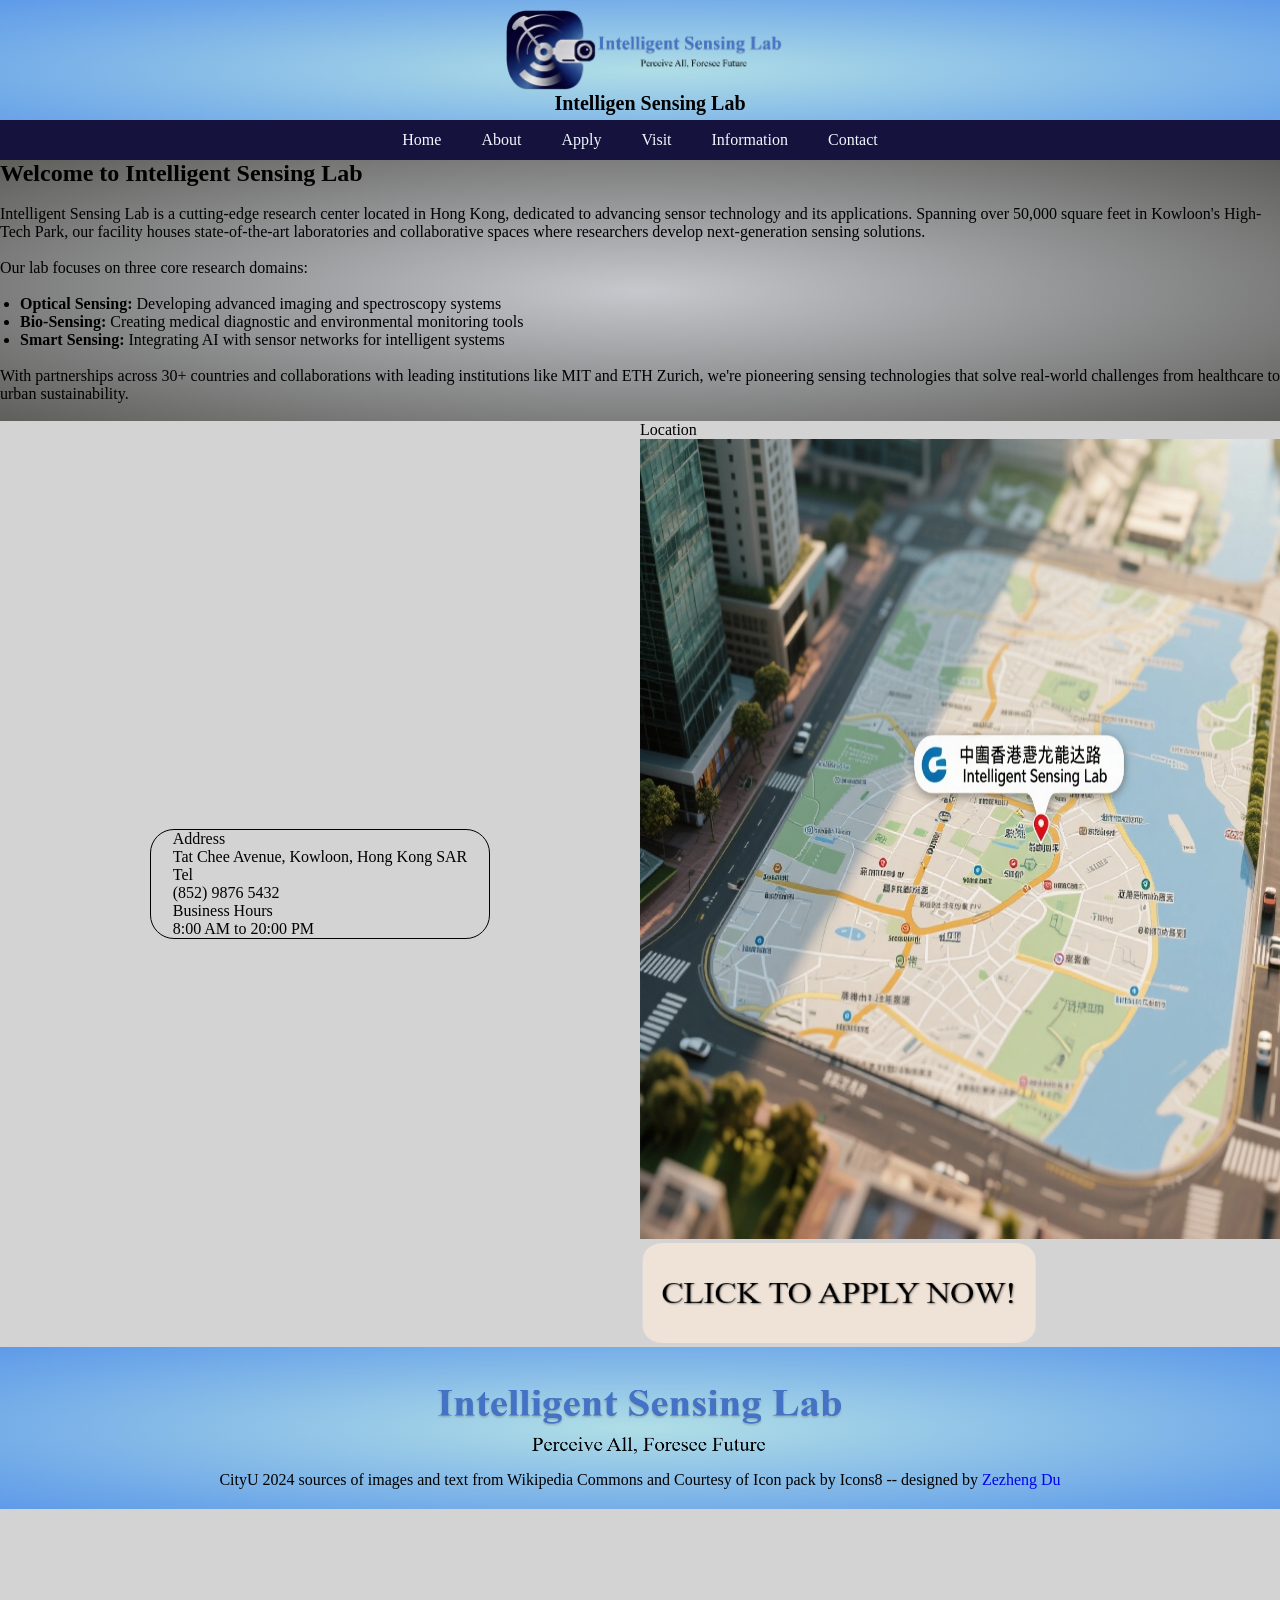
==== index.html @ 50d5f2eb "Add GitHub Pages entry point" ====
<!DOCTYPE html>
<html lang="en">
<head>
    <meta charset="UTF-8">
    <meta name="viewport" content="width=device-width, initial-scale=1.0">
    <meta http-equiv="refresh" content="0; url=CW3/HTML/Homepage.html">
    <title>Intelligent Sensing Lab Coursework</title>
</head>
<body>
    <p>Redirecting to the final coursework version...</p>
    <p><a href="CW3/HTML/Homepage.html">Open CW3 final version</a></p>
</body>
</html>
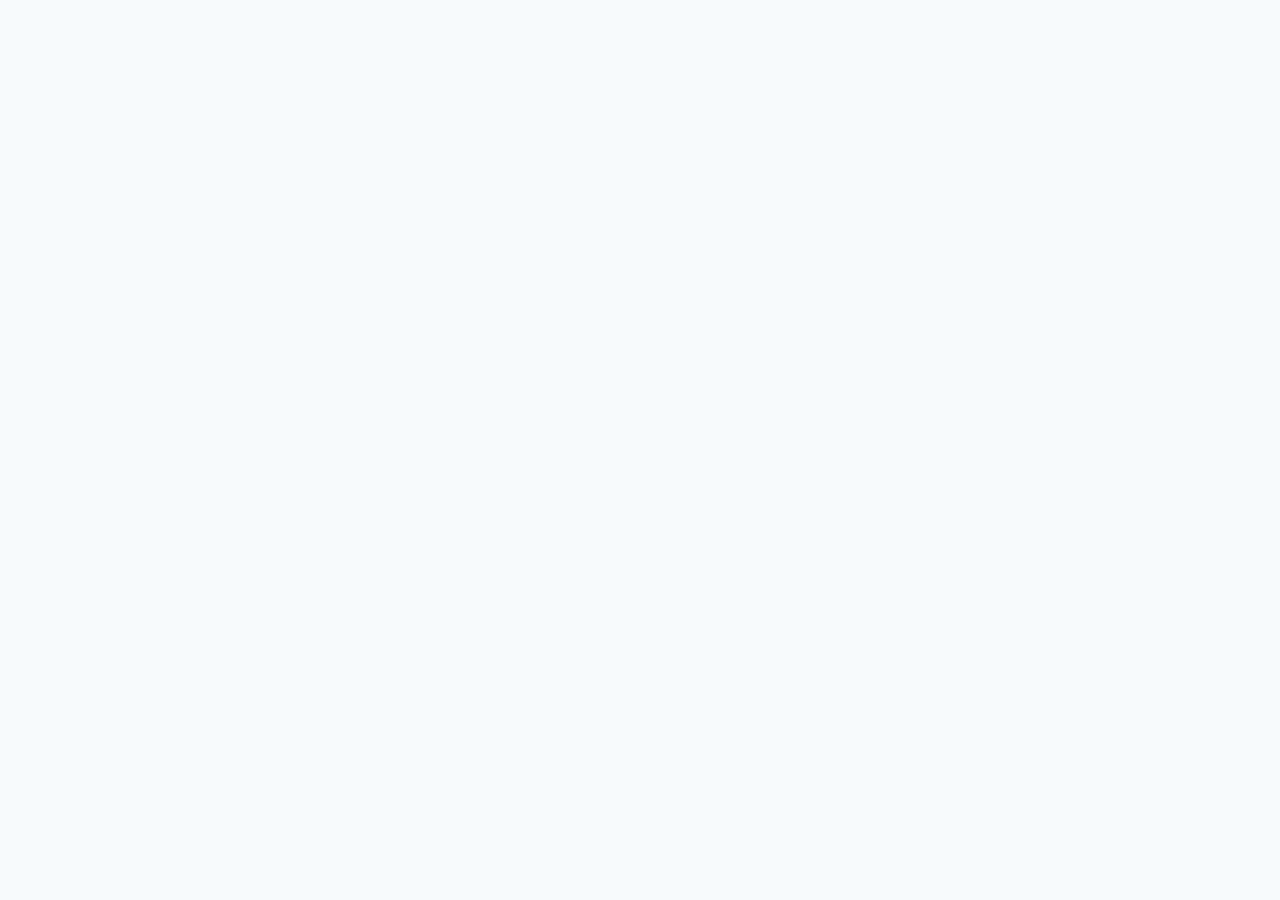
==== commit 2a499fcd: "Add React portfolio version" ====
--- a/index.html
+++ b/index.html
@@ -3,11 +3,12 @@
 <head>
     <meta charset="UTF-8">
     <meta name="viewport" content="width=device-width, initial-scale=1.0">
-    <meta http-equiv="refresh" content="0; url=CW3/HTML/Homepage.html">
-    <title>Intelligent Sensing Lab Coursework</title>
+    <meta name="description" content="React portfolio version of the Intelligent Sensing Lab coursework website.">
+    <title>Intelligent Sensing Lab | React Coursework</title>
+    <link rel="stylesheet" href="./src/styles.css">
 </head>
 <body>
-    <p>Redirecting to the final coursework version...</p>
-    <p><a href="CW3/HTML/Homepage.html">Open CW3 final version</a></p>
+    <div id="root"></div>
+    <script type="module" src="./src/app.js"></script>
 </body>
 </html>
--- a/src/styles.css
+++ b/src/styles.css
@@ -0,0 +1,517 @@
+:root {
+    color-scheme: light;
+    --ink: #14213d;
+    --muted: #5f6b7a;
+    --line: #d7e2ea;
+    --panel: #ffffff;
+    --soft: #f3f7fa;
+    --blue: #1b75bb;
+    --teal: #1c9a8a;
+    --navy: #0d253f;
+    --gold: #d89a2b;
+    font-family: Inter, ui-sans-serif, system-ui, -apple-system, BlinkMacSystemFont, "Segoe UI", sans-serif;
+}
+
+* {
+    box-sizing: border-box;
+}
+
+body {
+    margin: 0;
+    background: #f7fafc;
+    color: var(--ink);
+}
+
+button,
+input,
+select {
+    font: inherit;
+}
+
+button {
+    cursor: pointer;
+}
+
+.site-header {
+    position: sticky;
+    top: 0;
+    z-index: 10;
+    display: flex;
+    align-items: center;
+    justify-content: space-between;
+    gap: 24px;
+    padding: 14px clamp(18px, 5vw, 72px);
+    background: rgba(255, 255, 255, 0.94);
+    border-bottom: 1px solid var(--line);
+    backdrop-filter: blur(14px);
+}
+
+.brand {
+    display: inline-flex;
+    align-items: center;
+    gap: 12px;
+    color: var(--ink);
+    font-weight: 800;
+    text-decoration: none;
+}
+
+.brand img {
+    width: 52px;
+    height: 52px;
+    object-fit: contain;
+}
+
+nav {
+    display: flex;
+    flex-wrap: wrap;
+    justify-content: flex-end;
+    gap: 8px;
+}
+
+nav button,
+footer button,
+.tabs button {
+    border: 1px solid transparent;
+    border-radius: 999px;
+    padding: 10px 14px;
+    background: transparent;
+    color: var(--muted);
+}
+
+nav button.active,
+nav button:hover,
+.tabs button.active {
+    background: #e9f3fb;
+    color: var(--blue);
+    border-color: #c7deef;
+}
+
+main {
+    min-height: calc(100vh - 230px);
+}
+
+.hero {
+    display: grid;
+    grid-template-columns: minmax(0, 1fr) minmax(320px, 0.82fr);
+    gap: clamp(28px, 5vw, 64px);
+    align-items: center;
+    padding: clamp(44px, 8vw, 96px) clamp(18px, 5vw, 72px);
+    background:
+        linear-gradient(115deg, rgba(13, 37, 63, 0.9), rgba(28, 154, 138, 0.7)),
+        url("../CW3/HTML/image/about.png") center/cover;
+    color: #fff;
+}
+
+.hero h1,
+.section-heading h2 {
+    margin: 0;
+    font-size: clamp(2.35rem, 6vw, 5.5rem);
+    line-height: 0.95;
+    letter-spacing: 0;
+}
+
+.hero p {
+    max-width: 720px;
+    font-size: 1.1rem;
+    line-height: 1.7;
+}
+
+.eyebrow {
+    margin: 0 0 12px;
+    color: var(--gold);
+    font-weight: 800;
+    text-transform: uppercase;
+}
+
+.hero-panel,
+.selection-panel,
+.booking-card,
+.stat-card,
+.group-card,
+.contact-card,
+.feature-grid article {
+    background: var(--panel);
+    border: 1px solid var(--line);
+    border-radius: 8px;
+    box-shadow: 0 16px 36px rgba(13, 37, 63, 0.12);
+}
+
+.hero-panel {
+    overflow: hidden;
+    color: var(--ink);
+}
+
+.hero-panel img {
+    display: block;
+    width: 100%;
+    aspect-ratio: 4 / 3;
+    object-fit: cover;
+}
+
+.metrics {
+    display: grid;
+    grid-template-columns: repeat(3, 1fr);
+}
+
+.metrics div {
+    padding: 18px;
+    border-right: 1px solid var(--line);
+}
+
+.metrics div:last-child {
+    border-right: 0;
+}
+
+.metrics strong,
+.stat-card strong {
+    display: block;
+    font-size: 1.8rem;
+    color: var(--blue);
+}
+
+.metrics span,
+.stat-card span {
+    display: block;
+    margin-top: 4px;
+    color: var(--muted);
+    font-size: 0.9rem;
+}
+
+.actions {
+    display: flex;
+    flex-wrap: wrap;
+    gap: 12px;
+    margin-top: 28px;
+}
+
+.actions.vertical {
+    flex-direction: column;
+}
+
+.primary,
+.secondary,
+.group-card button {
+    border: 0;
+    border-radius: 8px;
+    padding: 12px 18px;
+    font-weight: 800;
+}
+
+.primary {
+    background: var(--gold);
+    color: #231807;
+}
+
+.secondary {
+    background: rgba(255, 255, 255, 0.15);
+    color: inherit;
+    border: 1px solid rgba(255, 255, 255, 0.38);
+}
+
+.section {
+    padding: clamp(44px, 7vw, 84px) clamp(18px, 5vw, 72px);
+}
+
+.section-heading {
+    max-width: 900px;
+    margin-bottom: 28px;
+}
+
+.section-heading.compact {
+    margin-bottom: 20px;
+}
+
+.section-heading h2 {
+    font-size: clamp(2rem, 5vw, 4rem);
+}
+
+.section-heading p:not(.eyebrow) {
+    color: var(--muted);
+    font-size: 1.05rem;
+    line-height: 1.7;
+}
+
+.stat-grid,
+.feature-grid,
+.contact-grid {
+    display: grid;
+    grid-template-columns: repeat(5, minmax(0, 1fr));
+    gap: 14px;
+}
+
+.feature-grid,
+.contact-grid {
+    grid-template-columns: repeat(3, minmax(0, 1fr));
+}
+
+.stat-card,
+.feature-grid article,
+.contact-card {
+    padding: 22px;
+}
+
+.feature-grid article p,
+.contact-card p,
+.muted {
+    color: var(--muted);
+    line-height: 1.6;
+}
+
+.split {
+    display: grid;
+    grid-template-columns: minmax(0, 1fr) 380px;
+    gap: 28px;
+    align-items: start;
+}
+
+.tabs {
+    display: flex;
+    flex-wrap: wrap;
+    gap: 10px;
+    margin-bottom: 18px;
+}
+
+.group-grid {
+    display: grid;
+    grid-template-columns: repeat(2, minmax(0, 1fr));
+    gap: 14px;
+}
+
+.group-card {
+    display: grid;
+    grid-template-columns: 116px 1fr;
+    gap: 16px;
+    padding: 16px;
+    align-items: center;
+}
+
+.group-card img {
+    width: 116px;
+    height: 116px;
+    object-fit: contain;
+    background: var(--soft);
+    border-radius: 8px;
+    padding: 10px;
+}
+
+.group-card h3,
+.contact-card h3 {
+    margin: 0 0 8px;
+}
+
+.group-card p {
+    margin: 0 0 12px;
+    color: var(--muted);
+}
+
+.rank-control {
+    display: flex;
+    gap: 8px;
+}
+
+.rank-control input,
+.booking-card input,
+.booking-card select {
+    min-width: 0;
+    width: 100%;
+    border: 1px solid var(--line);
+    border-radius: 8px;
+    padding: 12px;
+    background: #fff;
+}
+
+.rank-control button {
+    background: var(--blue);
+    color: #fff;
+}
+
+.selection-panel,
+.booking-card {
+    padding: 22px;
+}
+
+.choice-list {
+    display: grid;
+    gap: 10px;
+    margin: 18px 0;
+}
+
+.choice-row {
+    display: grid;
+    grid-template-columns: 34px 1fr;
+    gap: 12px;
+    align-items: start;
+    padding: 12px;
+    background: var(--soft);
+    border-radius: 8px;
+}
+
+.choice-row > span {
+    display: grid;
+    place-items: center;
+    width: 34px;
+    height: 34px;
+    border-radius: 999px;
+    background: #dcecf7;
+    color: var(--blue);
+    font-weight: 800;
+}
+
+.choice-row small {
+    display: block;
+    color: var(--muted);
+    margin-top: 4px;
+}
+
+.notice {
+    padding: 12px 14px;
+    border-left: 4px solid var(--teal);
+    background: #e9f8f4;
+    color: #0d5d53;
+}
+
+.mini-list {
+    padding-left: 18px;
+    color: var(--muted);
+    line-height: 1.7;
+}
+
+.visit .map {
+    width: 100%;
+    max-height: 520px;
+    object-fit: contain;
+    background: #fff;
+    border: 1px solid var(--line);
+    border-radius: 8px;
+}
+
+.booking-card label {
+    display: grid;
+    gap: 8px;
+    margin-bottom: 14px;
+    font-weight: 700;
+}
+
+.table-wrap {
+    overflow-x: auto;
+    border: 1px solid var(--line);
+    border-radius: 8px;
+    background: #fff;
+}
+
+table {
+    width: 100%;
+    border-collapse: collapse;
+    min-width: 720px;
+}
+
+th,
+td {
+    padding: 16px;
+    text-align: left;
+    border-bottom: 1px solid var(--line);
+}
+
+th {
+    background: var(--navy);
+    color: #fff;
+}
+
+tbody tr:nth-child(even) {
+    background: var(--soft);
+}
+
+.contact-card a {
+    display: block;
+    color: var(--blue);
+    text-decoration: none;
+    margin-top: 8px;
+    overflow-wrap: anywhere;
+}
+
+footer {
+    display: grid;
+    place-items: center;
+    gap: 10px;
+    padding: 28px 18px;
+    background: var(--navy);
+    color: #d6e4ef;
+    text-align: center;
+}
+
+footer img {
+    width: 220px;
+    max-width: 70vw;
+}
+
+footer button {
+    color: #fff;
+    border-color: rgba(255, 255, 255, 0.25);
+}
+
+@media (max-width: 980px) {
+    .site-header,
+    .hero,
+    .split {
+        grid-template-columns: 1fr;
+    }
+
+    .site-header {
+        align-items: flex-start;
+        flex-direction: column;
+    }
+
+    nav {
+        justify-content: flex-start;
+    }
+
+    .stat-grid,
+    .feature-grid,
+    .contact-grid,
+    .group-grid {
+        grid-template-columns: 1fr 1fr;
+    }
+
+    .selection-panel {
+        position: static;
+    }
+}
+
+@media (max-width: 640px) {
+    .brand span {
+        font-size: 0.95rem;
+    }
+
+    nav button,
+    .tabs button {
+        padding: 9px 11px;
+    }
+
+    .hero h1,
+    .section-heading h2 {
+        line-height: 1.05;
+    }
+
+    .metrics,
+    .stat-grid,
+    .feature-grid,
+    .contact-grid,
+    .group-grid,
+    .group-card {
+        grid-template-columns: 1fr;
+    }
+
+    .metrics div {
+        border-right: 0;
+        border-bottom: 1px solid var(--line);
+    }
+
+    .metrics div:last-child {
+        border-bottom: 0;
+    }
+
+    .group-card img {
+        width: 100%;
+        height: 160px;
+    }
+}
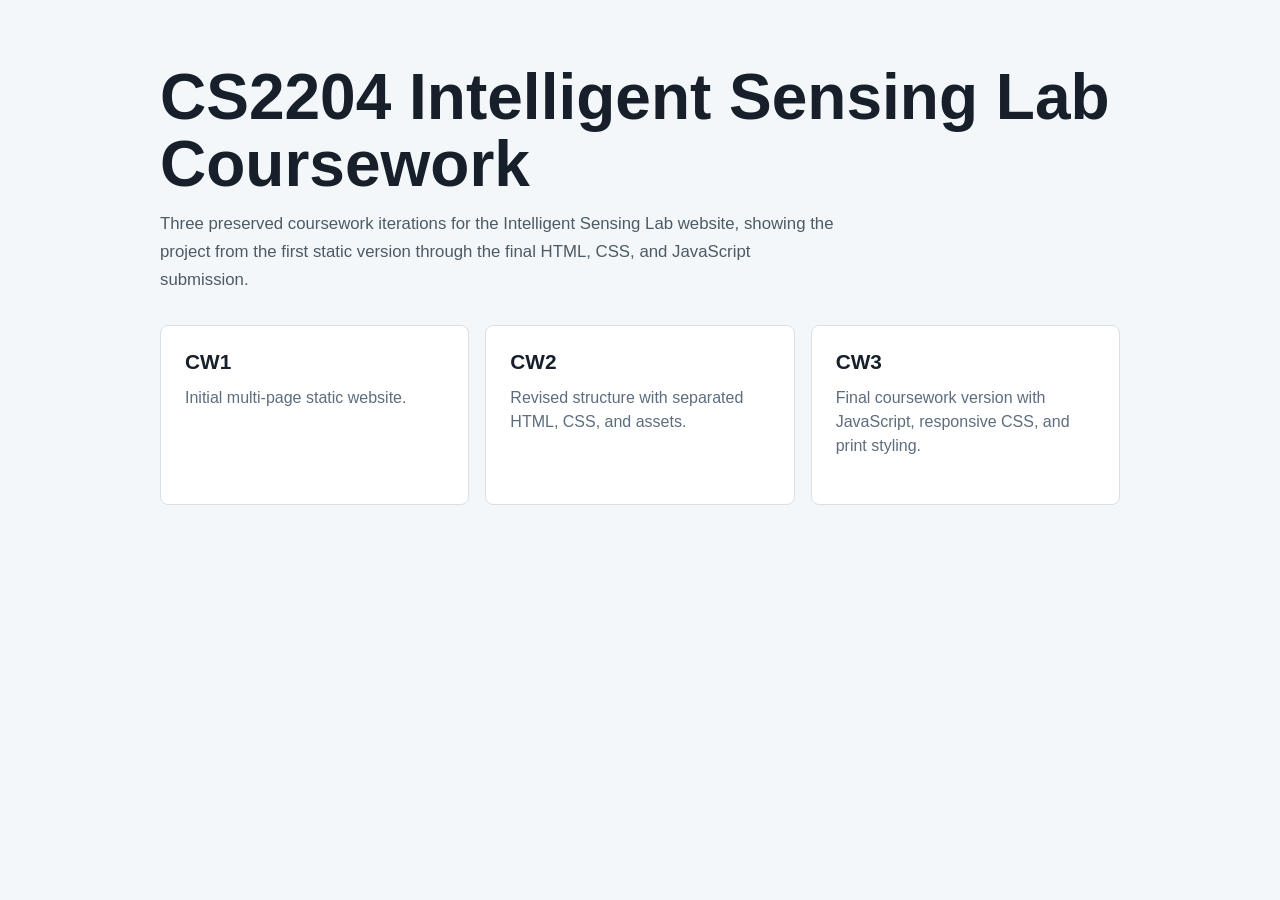
==== commit e04bab2a: "Keep coursework iterations only" ====
--- a/index.html
+++ b/index.html
@@ -3,12 +3,103 @@
 <head>
     <meta charset="UTF-8">
     <meta name="viewport" content="width=device-width, initial-scale=1.0">
-    <meta name="description" content="React portfolio version of the Intelligent Sensing Lab coursework website.">
-    <title>Intelligent Sensing Lab | React Coursework</title>
-    <link rel="stylesheet" href="./src/styles.css">
+    <meta name="description" content="CS2204 Intelligent Sensing Lab coursework iterations.">
+    <title>CS2204 Intelligent Sensing Lab Coursework</title>
+    <style>
+        * {
+            box-sizing: border-box;
+        }
+
+        body {
+            margin: 0;
+            min-height: 100vh;
+            font-family: Arial, Helvetica, sans-serif;
+            color: #17202a;
+            background: #f4f7f9;
+        }
+
+        main {
+            width: min(960px, calc(100% - 32px));
+            margin: 0 auto;
+            padding: 64px 0;
+        }
+
+        header {
+            margin-bottom: 32px;
+        }
+
+        h1 {
+            margin: 0 0 12px;
+            font-size: clamp(2rem, 5vw, 4rem);
+            line-height: 1.05;
+        }
+
+        p {
+            max-width: 680px;
+            margin: 0;
+            color: #4c5b66;
+            font-size: 1.05rem;
+            line-height: 1.65;
+        }
+
+        .grid {
+            display: grid;
+            grid-template-columns: repeat(auto-fit, minmax(220px, 1fr));
+            gap: 16px;
+            margin-top: 32px;
+        }
+
+        a {
+            display: block;
+            min-height: 180px;
+            padding: 24px;
+            color: inherit;
+            text-decoration: none;
+            background: #ffffff;
+            border: 1px solid #d8e1e8;
+            border-radius: 8px;
+        }
+
+        a:hover,
+        a:focus {
+            border-color: #2073b7;
+            box-shadow: 0 12px 28px rgba(23, 32, 42, 0.1);
+            outline: none;
+        }
+
+        strong {
+            display: block;
+            margin-bottom: 12px;
+            font-size: 1.3rem;
+        }
+
+        span {
+            color: #5d6d7e;
+            line-height: 1.5;
+        }
+    </style>
 </head>
 <body>
-    <div id="root"></div>
-    <script type="module" src="./src/app.js"></script>
+    <main>
+        <header>
+            <h1>CS2204 Intelligent Sensing Lab Coursework</h1>
+            <p>Three preserved coursework iterations for the Intelligent Sensing Lab website, showing the project from the first static version through the final HTML, CSS, and JavaScript submission.</p>
+        </header>
+
+        <section class="grid" aria-label="Coursework versions">
+            <a href="./CW1/Homepage.html">
+                <strong>CW1</strong>
+                <span>Initial multi-page static website.</span>
+            </a>
+            <a href="./CW2/HTML/Homepage.html">
+                <strong>CW2</strong>
+                <span>Revised structure with separated HTML, CSS, and assets.</span>
+            </a>
+            <a href="./CW3/HTML/Homepage.html">
+                <strong>CW3</strong>
+                <span>Final coursework version with JavaScript, responsive CSS, and print styling.</span>
+            </a>
+        </section>
+    </main>
 </body>
 </html>
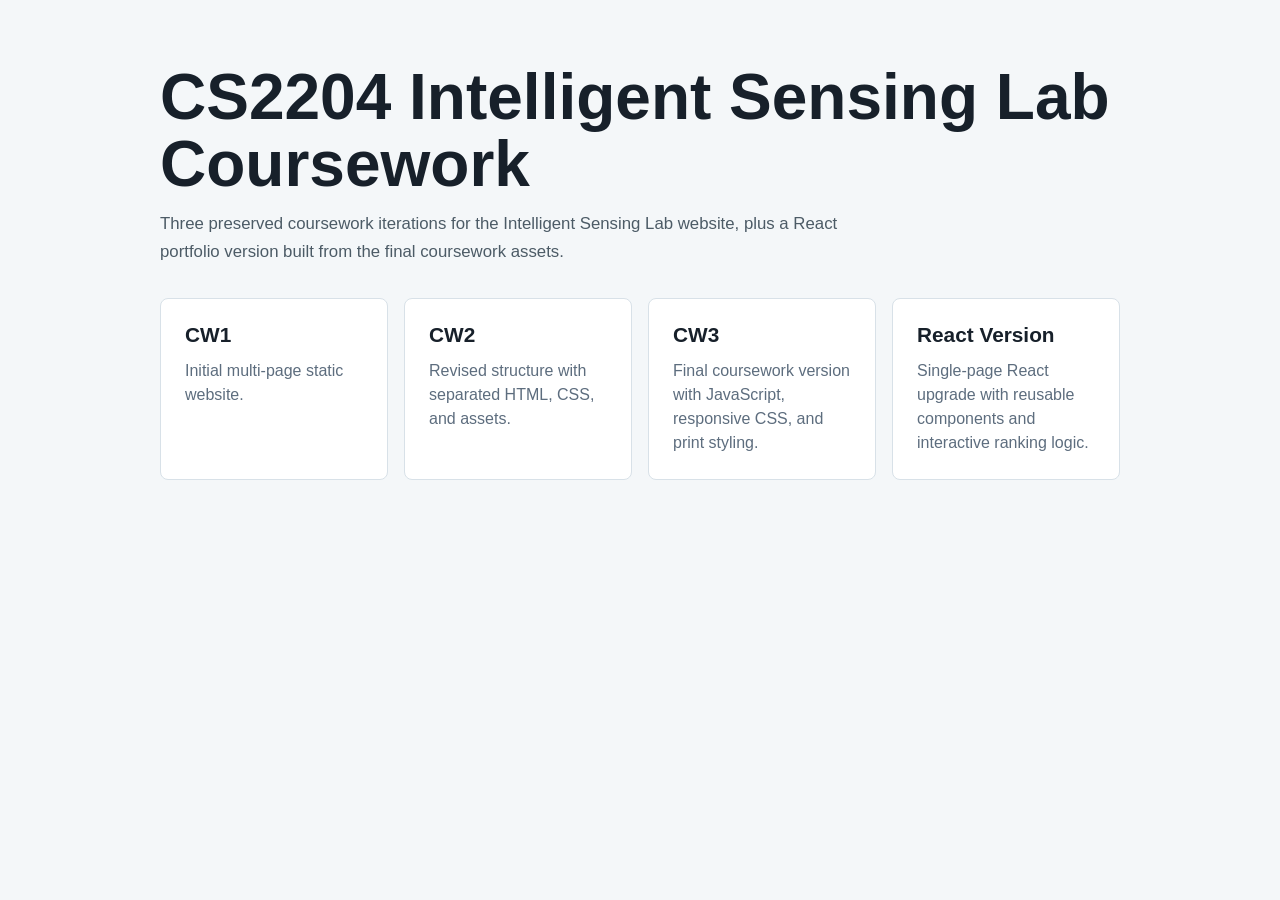
==== commit 1c4cf900: "Add React version inside coursework repo" ====
--- a/index.html
+++ b/index.html
@@ -83,7 +83,7 @@
     <main>
         <header>
             <h1>CS2204 Intelligent Sensing Lab Coursework</h1>
-            <p>Three preserved coursework iterations for the Intelligent Sensing Lab website, showing the project from the first static version through the final HTML, CSS, and JavaScript submission.</p>
+            <p>Three preserved coursework iterations for the Intelligent Sensing Lab website, plus a React portfolio version built from the final coursework assets.</p>
         </header>
 
         <section class="grid" aria-label="Coursework versions">
@@ -99,6 +99,10 @@
                 <strong>CW3</strong>
                 <span>Final coursework version with JavaScript, responsive CSS, and print styling.</span>
             </a>
+            <a href="./intelligent-sensing-lab-react/">
+                <strong>React Version</strong>
+                <span>Single-page React upgrade with reusable components and interactive ranking logic.</span>
+            </a>
         </section>
     </main>
 </body>
